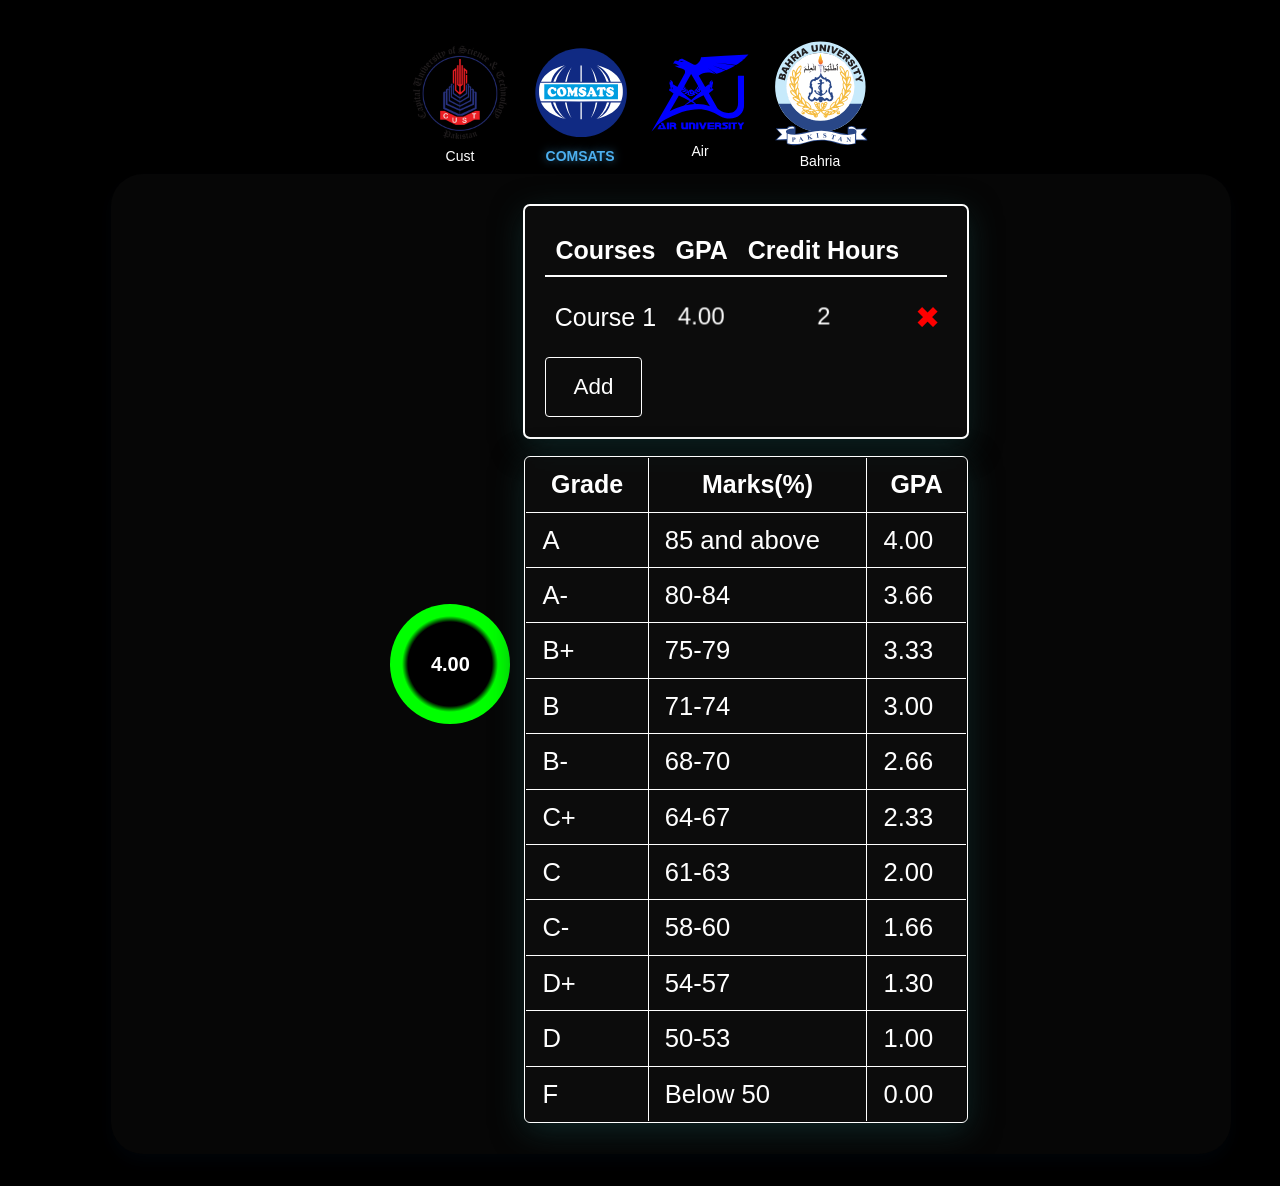
==== Index.html @ 01acb634 "Add files via upload" ====
<!DOCTYPE html>
<html lang="en">

<head>
    <meta charset="UTF-8">
    <meta name="viewport" content="width=device-width, initial-scale=1.0">
    <link rel="stylesheet" href="/css/Index.css">
    <link rel="stylesheet" href="/css/Table01.css">
    <link rel="stylesheet" href="/css/Column1.css">
    <link rel="stylesheet" href="/css/Column2.css">
    <link rel="stylesheet" href="/css/Slider.css">
    <link rel="stylesheet" href="/css/uni-picker.css">
    <link rel="stylesheet" href="/css/Gpa-Wheel.css">
    <link rel="stylesheet" href="/css/responsive.css">

    <title>Document</title>
</head>

<body style="background-color: black; color: white;">



    <div id="navbar">
        <div class="uni-navbar">
            <div class="nav-item">
                <img src="/images/cust.png" alt="Cust Logo">
                <span>Cust</span>
            </div>
            <div class="nav-item active">
                <img src="/images/Comsats.svg" alt="Comsats Logo">
                <span>COMSATS</span>
            </div>
            <div class="nav-item">
                <img src="/images/Air.svg" alt="Air Logo">
                <span>Air</span>
            </div>
            <div class="nav-item">
                <img src="/images/Bahria.svg" alt="Bahria Logo">
                <span>Bahria</span>
            </div>
        </div>
    </div>




    <!-- Grade Table Column -->
    <div id="column2">
        <div class="gpa-layout">
            <!-- GPA Wheel -->
            <div class="progress-bar-container">
                <div class="progress-bar gpa-wheel" id="gpaWheel"></div>
            </div>

            <!-- Courses + Grades -->
            <div class="tables-container">
                <section id="courses">
                    <table id="table01">
                        <thead>
                            <tr>
                                <th class="small">Courses</th>
                                <th class="small">GPA</th>
                                <th class="small">Credit Hours</th>
                                <th class="small"></th>
                            </tr>
                        </thead>
                    </table>

                    <div class="button-container">
                        <button class="animated-button" id="add">Add</button>
                    </div>
                </section>

                <section id="grades">
                    <table id="grade-scale-table">
                        <thead>
                            <tr>
                                <th class="grade-scale-header">Grade</th>
                                <th class="grade-scale-header">Marks(%)</th>
                                <th class="grade-scale-header">GPA</th>
                            </tr>
                        </thead>
                        <tbody>
                            <!-- JS will populate rows -->
                        </tbody>
                    </table>
                </section>
            </div>
        </div>
    </div>



    <script src="/js/Table01.js" defer></script>
    <script src="/js/Table02.js" defer></script>
    <script src="/js/Gpa-wheel.js" defer></script>

    </script>

</body>

</html>
---- css/Table01.css ----
/* ---------------- Other CSS / Column 2 ---------------- */
body {
    font-family: sans-serif;
    background-color: #333;
    padding: 2rem;
    margin: 0;
}

* {
    box-sizing: border-box;
    margin: 0;
    padding: 0;
}

#courses {
    padding: 20px;
    background: rgba(16, 16, 16, 0.568);
    margin-bottom: 20px;

    box-shadow: 0 8px 32px 0 #0d2626;
    backdrop-filter: blur(8px);
    -webkit-backdrop-filter: blur(8px);
    border-radius: 5px;
    outline: white 2px solid;
}

/* Tables styling */
table {
    font-family: arial, sans-serif;
    border-collapse: collapse;
    width: 100%;
    border-radius: 15px;
    color: black;
    overflow: hidden;
}

#table01 {
    color: white;
}

#table01 td,
th {
    text-align: center;
    font-size: 25px;
}

#table01 th {
    text-align: center;
    font-size: 25px;
    padding: 10px;
    border-bottom: 2px solid white;
}

.small {
    font-size: 14px;
}

/* Dropdown inside table cells */
td select {
    width: 100%;
    border: 1px solid #ccc;
    border-radius: 4px;
    background-color: white;
    font-size: 14px;
    font-family: inherit;
    color: #333;
    box-sizing: border-box;
    cursor: pointer;
    appearance: none;
}

/* Remove arrow in IE */
td select::-ms-expand {
    display: none;
}

/* Checkbox cells */
td.checkbox-td {
    cursor: pointer;
    width: 1.5em;
    height: 1.5em;
    position: relative;
    text-align: center;
    vertical-align: middle;
    transition: background-color 0.5s ease, border-color 0.5s ease;
}

td.checkbox-td:after {
    content: "✖";
    font-size: 1.2em;
    color: red;
    position: absolute;
    top: 50%;
    left: 50%;
    transform: translate(-50%, -50%);
}

.animated-button {
    box-sizing: border-box;
    margin: 0;
    font-size: 1.4rem;
    font-weight: 500;
    padding: 1rem 1.7rem;
    cursor: pointer;
    border-radius: 4px;
    transition: background-color .3s;
    display: flex;
    align-items: center;
    gap: 5px;
    color: white;
    background-color: transparent;
    border: 1px solid white;
}
---- css/Column2.css ----
/* ---------------- Column2.css ---------------- */
#column2 {
  display: flex;
  flex-direction: column;       /* stack children vertically */
  justify-content: center;      /* center vertically */
  align-items: center;          /* center horizontally */

  margin-left: 6.5%;            /* keep your left margin */
  width: calc(100% - 6.5%);     /* prevent overflow on small screens */
  max-width: 70rem;

  padding: 2rem;
  gap: 20px;

  font-size: clamp(0.8rem, 1vw, 1rem); /* responsive font size */
  font-family: 'Barlow Semi Condensed', sans-serif;
  box-sizing: border-box;

  overflow-x: auto;             /* allow scroll on smaller screens */

  background: rgba(16, 16, 16, 0.427);
  backdrop-filter: blur(8px);
  -webkit-backdrop-filter: blur(8px);
  border-radius: 2rem;          /* replaced 60Q for better support */
  box-shadow: 0 .5rem 1rem rgba(7, 29, 63, .125);
}

/* ✅ Extra safety for mobile */



#column2 #bg-canvas {
    position: absolute;
    top: 0;
    left: 0;
    width: 100%;
    height: 100%;
    z-index: 0; /* stay behind everything */
    pointer-events: none; /* make sure canvas doesn't block clicks */
}


/* Grade scale table */
#grade-scale-table {
    border-collapse: collapse;
    width: 100%;
    max-width: 500px;
    margin: 0 auto;
    font-family: 'Barlow Semi Condensed', sans-serif;
    font-size: 1.6rem;
    font-weight: 500;
    line-height: 1.5;
    color: white;
    outline: 1px solid white;

    box-shadow: 0 8px 32px 0 #0d2626;
    backdrop-filter: blur(8px);
    -webkit-backdrop-filter: blur(8px);
    border-radius: 5px;
    background: rgba(16, 16, 16, 0.568);
}

#grade-scale-table th,
#grade-scale-table td {
    border: 1px solid white;
    padding: 0.5rem 1rem;
}

/* ✅ force thick outline */
#grade-scale-table {
    border: 1px solid white;
}

#grade-scale-table thead .grade-scale-header {
    color: white;
    padding: 0.5rem 1rem;
}

#grade-scale-table tbody .grade-scale-cell {
    padding: 0.5rem 1rem;
}

/* ---------------- Added: pin circular wheel to left-middle of #column2 ---------------- */
#column2 > .c-rng__wrapper.c-rng--circular {
    position: absolute;
    left: 0;              /* flush to the left edge of Column2 */
    top: 50%;             /* vertically centered */
    transform: translateY(-50%);
    /* optional: raise above content if overlapping clicks are needed */
    /* z-index: 3; */
}
---- css/Slider.css ----
/* ---------------- Slider.css ---------------- */
.gpa-menu {
    position: relative;
    height: 80px;
    perspective: 500px;
    overflow: hidden;
    color: black;
}

.gpa-menu::after {
    content: "";
    position: absolute;
    inset: 0;
    pointer-events: none;
}

.gpa-menu ul {
    list-style: none;
    margin: 0;
    padding: 0;
    display: flex;
    flex-direction: column;
    transform-style: preserve-3d;
}

.gpa-menu li {
    font-size: 20px;
    padding: 4px 8px;
    border-radius: 4px;
    text-align: center;
    transition: all .25s ease;
    opacity: 0;
    transform: scale(0.9);
    pointer-events: none;
    color: White;
}

.gpa-menu li.active {
    opacity: 1;
    transform: scale(1.2);
    pointer-events: auto;

}

.gpa-menu li.neighbor {
    opacity: 0;
    transform: scale(0.95);
}

.gpa-menu:hover li.neighbor {
    opacity: 0.6;
    transform: translateZ(-50px) scale(1.05);
}
---- css/uni-picker.css ----
.uni-navbar {
    display: flex;
    justify-content: center;
    align-items: center;
    gap: 20px; /* spacing between items */
    padding: 5px 10px;
    border-radius: 8px;
}

.nav-item {
    display: flex;
    flex-direction: column;
    align-items: center;
    cursor: pointer;
    transition: transform 0.3s ease, opacity 0.3s ease;
    color: white;
}

.nav-item img {
    width: 100px;
    height: auto;
    margin-bottom: 5px;
    transition: transform 0.3s ease, opacity 0.3s ease;
}

.nav-item span {
    font-size: 14px;
    font-weight: 500;
    transition: color 0.3s ease;
}

/* Hover effect */
.nav-item:hover {
    transform: scale(1.1);
    opacity: 0.85;
}

/* ✅ Active state: text filled & highlight */
.nav-item.active span {
    color: #4cafef;
    font-weight: 600;
    text-shadow: 0 0 8px rgba(76, 175, 239, 0.6);
}
---- css/Gpa-Wheel.css ----
@property --progress-value {
    syntax: '<number>';
    inherits: false;
    initial-value: 0;
}

/* Layout wrapper */
.gpa-layout {
    display: flex;
    align-items: center;
    /* ⬅️ Vertically center wheel with tables */
    position: relative;
    z-index: 1; /* keep content above the canvas */

}

/* GPA wheel container */
.progress-bar-container {
    padding: 15px;
    flex-shrink: 0;
    display: flex;
    justify-content: center;
    align-items: center;
    /* ⬅️ Center inside its own box */
}


/* Optional: make GPA wheel centered with tables */
.progress-bar-container {
    display: flex;
    justify-content: center;
    align-items: flex-start;
    border-top-left-radius: 50%;
    border-bottom-left-radius: 50%;
    
}


.progress-bar {
    width: 120px;
    height: 120px;
    border-radius: 50%;
    display: flex;
    justify-content: center;
    align-items: center;
    font-size: 20px;
    font-weight: bold;
    color: white;
    
}


.progress-bar::before {
    content: attr(data-value);
}

.gpa-wheel {
    background:
        radial-gradient(closest-side, black 70%, transparent 80% 100%),
        conic-gradient(hsl(calc(var(--progress-value) * 30), 100%, 50%) calc(var(--progress-value) * 25%),
            #ddd 0);

    transition: background 0.6s ease,
        --progress-value 0.5s ease-in-out,
        --color1 1s ease,
        --color2 1s ease;
}
---- css/responsive.css ----
@media (max-width: 710px) {
    #column2{
        margin-left: -7%;
    }
    /* Shrink logos */
    #column2 .uni-picker img {
        width: 250px;
    }

    /* Smaller font size + padding in column 1 */
    #column1 .uni-picker li {
        font-size: 18px;
        padding: 6px 10px;
    }

    /* Course/Grades tables */
    #courses,
    #grades {
        width: 105%;
    }

    #courses th,
    #grades th,
    #courses td,
    #grades td {
        font-size: 18px;
    }

    /* Adjust GPA wheel container */
    .progress-bar-container {
        transform: scale(0.8);
    }

    /* Buttons smaller */
    .button-container button {
        font-size: 18px;
        padding: 8px 12px;
    }

    .gpa-menu li {
        font-size: 18px;
    }

    .tables-container {
        padding: 7px;
    }
}

@media (max-width: 600px) {

   /* Shrink logos */
    #column2 .uni-picker img {
        width: 250px;
    }

    #column1 {
        margin-bottom: -20px;
    }

    /* Smaller font size + padding in column 1 */
    #column1 .uni-picker li {
        font-size: 14px;
        padding: 4px 6px;
    }

    #courses th,
    #grades th,
    #courses td,
    #grades td {
        font-size: 14px;
    }
    /* Adjust GPA wheel container */
    .progress-bar-container {
        transform: scale(0.8);
        order: -1;
    }

    /* Make layout stack vertically */
    .gpa-layout {
        display: flex;
        flex-direction: column;
    }

    /* Buttons smaller */
    .button-container button {
        font-size: 14px;
        padding: 8px 12px;
    }

    .gpa-menu li {
        font-size: 14px;
    }
    #column2{
        margin:0;
    }

    .nav-item img{
        width: 70px;
    }
}
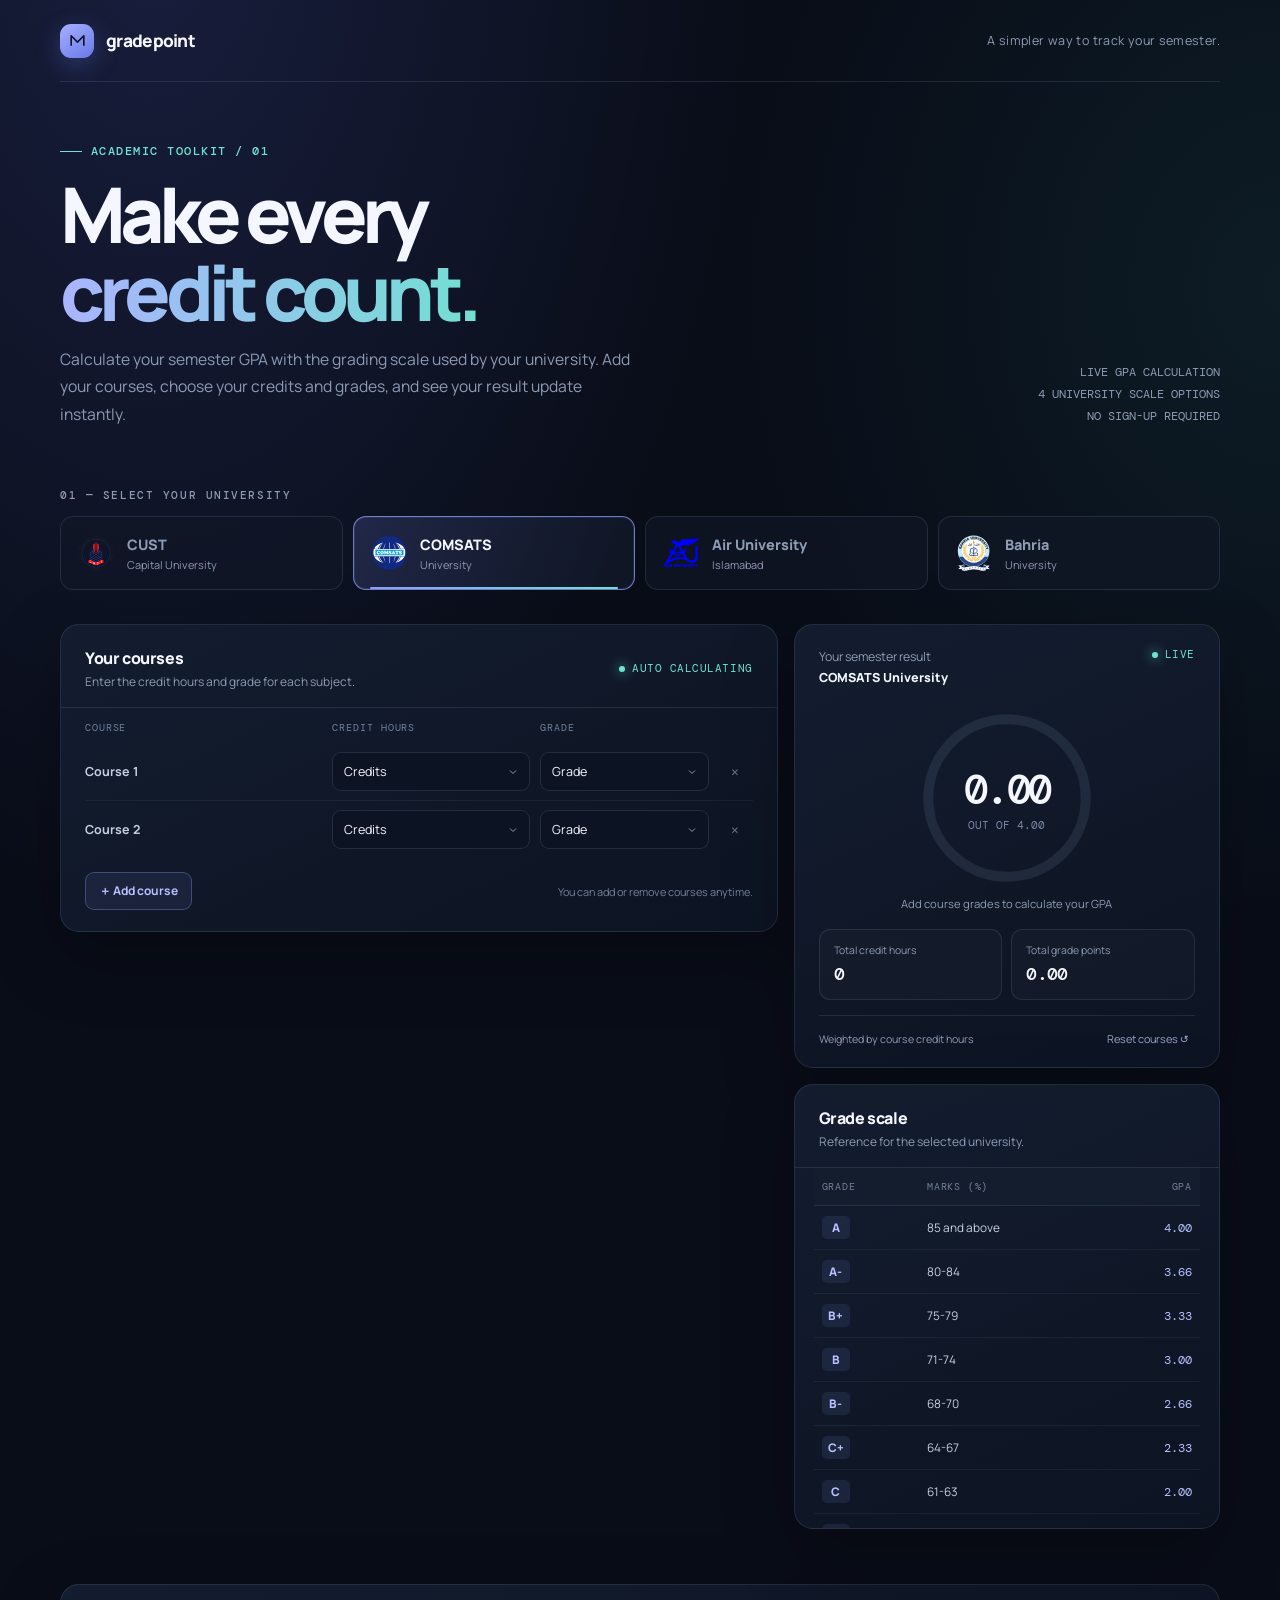
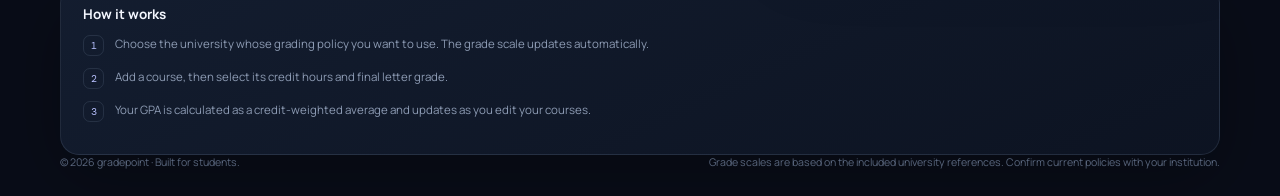
==== commit 2b13327c: "Rebuild GPA calculator with polished responsive interface" ====
--- a/Index.html
+++ b/Index.html
@@ -1,102 +1,266 @@
-<!DOCTYPE html>
-<html lang="en">
-
-<head>
-    <meta charset="UTF-8">
-    <meta name="viewport" content="width=device-width, initial-scale=1.0">
-    <link rel="stylesheet" href="/css/Index.css">
-    <link rel="stylesheet" href="/css/Table01.css">
-    <link rel="stylesheet" href="/css/Column1.css">
-    <link rel="stylesheet" href="/css/Column2.css">
-    <link rel="stylesheet" href="/css/Slider.css">
-    <link rel="stylesheet" href="/css/uni-picker.css">
-    <link rel="stylesheet" href="/css/Gpa-Wheel.css">
-    <link rel="stylesheet" href="/css/responsive.css">
-
-    <title>Document</title>
-</head>
-
-<body style="background-color: black; color: white;">
-
-
-
-    <div id="navbar">
-        <div class="uni-navbar">
-            <div class="nav-item">
-                <img src="/images/cust.png" alt="Cust Logo">
-                <span>Cust</span>
-            </div>
-            <div class="nav-item active">
-                <img src="/images/Comsats.svg" alt="Comsats Logo">
-                <span>COMSATS</span>
-            </div>
-            <div class="nav-item">
-                <img src="/images/Air.svg" alt="Air Logo">
-                <span>Air</span>
-            </div>
-            <div class="nav-item">
-                <img src="/images/Bahria.svg" alt="Bahria Logo">
-                <span>Bahria</span>
-            </div>
-        </div>
-    </div>
-
-
-
-
-    <!-- Grade Table Column -->
-    <div id="column2">
-        <div class="gpa-layout">
-            <!-- GPA Wheel -->
-            <div class="progress-bar-container">
-                <div class="progress-bar gpa-wheel" id="gpaWheel"></div>
-            </div>
-
-            <!-- Courses + Grades -->
-            <div class="tables-container">
-                <section id="courses">
-                    <table id="table01">
-                        <thead>
-                            <tr>
-                                <th class="small">Courses</th>
-                                <th class="small">GPA</th>
-                                <th class="small">Credit Hours</th>
-                                <th class="small"></th>
-                            </tr>
-                        </thead>
-                    </table>
-
-                    <div class="button-container">
-                        <button class="animated-button" id="add">Add</button>
-                    </div>
-                </section>
-
-                <section id="grades">
-                    <table id="grade-scale-table">
-                        <thead>
-                            <tr>
-                                <th class="grade-scale-header">Grade</th>
-                                <th class="grade-scale-header">Marks(%)</th>
-                                <th class="grade-scale-header">GPA</th>
-                            </tr>
-                        </thead>
-                        <tbody>
-                            <!-- JS will populate rows -->
-                        </tbody>
-                    </table>
-                </section>
-            </div>
-        </div>
-    </div>
-
-
-
-    <script src="/js/Table01.js" defer></script>
-    <script src="/js/Table02.js" defer></script>
-    <script src="/js/Gpa-wheel.js" defer></script>
-
-    </script>
-
-</body>
-
-</html>+<!doctype html>
+<html lang="en">
+<head>
+  <meta charset="utf-8">
+  <meta name="viewport" content="width=device-width, initial-scale=1">
+  <meta name="theme-color" content="#090d18">
+  <meta name="description" content="A clean, interactive GPA calculator with grade scales for CUST, COMSATS, Air University and Bahria University.">
+  <title>Gradepoint — GPA Calculator</title>
+  <link rel="preconnect" href="https://fonts.googleapis.com">
+  <link rel="preconnect" href="https://fonts.gstatic.com" crossorigin>
+  <link href="https://fonts.googleapis.com/css2?family=DM+Mono:wght@400;500&family=Manrope:wght@400;500;600;700;800&display=swap" rel="stylesheet">
+  <style>
+    :root{color-scheme:dark;--bg:#090d18;--panel:#111827;--panel2:#151f31;--line:rgba(166,190,230,.13);--text:#f4f7ff;--muted:#8d9bb4;--accent:#8b9cff;--accent2:#6ce4d2;--danger:#ff788a;--shadow:0 24px 70px rgba(0,0,0,.28)}
+    *{box-sizing:border-box}html{scroll-behavior:smooth}body{margin:0;background:radial-gradient(ellipse at 12% -5%,rgba(103,119,255,.16),transparent 38%),radial-gradient(ellipse at 100% 16%,rgba(59,208,190,.08),transparent 30%),var(--bg);color:var(--text);font-family:Manrope,system-ui,sans-serif;min-height:100vh}
+    body:before{content:"";position:fixed;inset:0;pointer-events:none;opacity:.19;background-image:linear-gradient(rgba(255,255,255,.035) 1px,transparent 1px),linear-gradient(90deg,rgba(255,255,255,.035) 1px,transparent 1px);background-size:48px 48px;mask-image:linear-gradient(to bottom,black,transparent 85%)}
+    button,select,input{font:inherit}button{cursor:pointer}.shell{width:min(1160px,calc(100% - 40px));margin:auto;position:relative;z-index:1}
+    header{height:82px;display:flex;align-items:center;justify-content:space-between;border-bottom:1px solid var(--line)}
+    .brand{display:flex;align-items:center;gap:12px;font-weight:800;letter-spacing:-.04em;font-size:1.08rem}.brand-mark{height:34px;width:34px;border-radius:11px;background:linear-gradient(145deg,#a6b0ff,#6978e8);display:grid;place-items:center;color:#10172a;box-shadow:0 7px 24px rgba(115,132,255,.28)}.brand-mark svg{width:19px}
+    .header-note{color:var(--muted);font-size:.78rem;letter-spacing:.03em}
+    .hero{padding:62px 0 36px;display:flex;align-items:flex-end;justify-content:space-between;gap:28px}.eyebrow{display:flex;align-items:center;gap:9px;color:var(--accent2);font:500 .72rem 'DM Mono',monospace;letter-spacing:.13em;text-transform:uppercase}.eyebrow:before{content:"";width:22px;height:1px;background:var(--accent2)}
+    h1{font-size:clamp(2.6rem,6vw,4.8rem);line-height:1.02;letter-spacing:-.075em;margin:16px 0 14px;font-weight:800}.hero p{max-width:570px;color:var(--muted);line-height:1.75;margin:0;font-size:.98rem}.hero-side{color:var(--muted);font: .72rem 'DM Mono',monospace;text-align:right;line-height:1.9}
+    .uni-section{padding:24px 0 26px}.section-kicker{font:500 .7rem 'DM Mono',monospace;color:var(--muted);text-transform:uppercase;letter-spacing:.14em;margin-bottom:14px}.uni-picker{display:grid;grid-template-columns:repeat(4,1fr);gap:10px}
+    .uni-option{position:relative;min-height:74px;padding:14px 16px;border:1px solid var(--line);border-radius:13px;background:rgba(17,24,39,.65);display:flex;align-items:center;gap:12px;color:var(--muted);text-align:left;transition:transform .25s,border-color .25s,background .25s,color .25s;overflow:hidden}
+    .uni-option:hover{transform:translateY(-2px);border-color:rgba(160,174,255,.42);color:var(--text)}.uni-option.active{background:linear-gradient(110deg,rgba(132,147,255,.17),rgba(17,24,39,.78));border-color:rgba(151,164,255,.7);color:var(--text);box-shadow:inset 0 0 0 1px rgba(151,164,255,.12)}
+    .uni-option.active:after{content:"";position:absolute;left:16px;right:16px;bottom:0;height:2px;background:linear-gradient(90deg,var(--accent),var(--accent2));border-radius:2px}
+    .uni-option img{width:38px;height:38px;object-fit:contain;flex-shrink:0}.uni-option .uni-name{display:block;font-weight:800;font-size:.9rem}.uni-option small{display:block;color:var(--muted);font-size:.68rem;margin-top:3px}
+    .workspace{display:grid;grid-template-columns:minmax(0,1.38fr) minmax(300px,.82fr);gap:16px;padding:8px 0 55px;align-items:start}
+    .panel{background:linear-gradient(155deg,rgba(20,30,48,.96),rgba(13,20,34,.96));border:1px solid var(--line);border-radius:19px;box-shadow:var(--shadow);overflow:hidden}.panel-head{padding:22px 24px 17px;display:flex;align-items:center;justify-content:space-between;gap:14px;border-bottom:1px solid var(--line)}.panel-title{font-size:1rem;font-weight:800;letter-spacing:-.025em}.panel-sub{color:var(--muted);font-size:.75rem;margin-top:4px}
+    .status{display:inline-flex;align-items:center;gap:7px;color:var(--accent2);font: .66rem 'DM Mono',monospace;letter-spacing:.05em;text-transform:uppercase}.status:before{content:"";width:6px;height:6px;border-radius:50%;background:var(--accent2);box-shadow:0 0 12px var(--accent2)}
+    .course-head,.course-row{display:grid;grid-template-columns:minmax(90px,1.2fr) minmax(100px,1fr) minmax(92px,.85fr) 34px;gap:10px;align-items:center}.course-head{padding:13px 24px 9px;color:#71809c;font: .62rem 'DM Mono',monospace;text-transform:uppercase;letter-spacing:.09em}.course-list{padding:0 24px}
+    .course-row{padding:9px 0;border-bottom:1px solid rgba(166,190,230,.08);animation:rowIn .35s both}.course-row:last-child{border-bottom:0}@keyframes rowIn{from{opacity:0;transform:translateY(9px)}to{opacity:1;transform:translateY(0)}}
+    .course-label{font-size:.78rem;color:#c5cee0;font-weight:700}.field{width:100%;min-width:0;border:1px solid rgba(166,190,230,.15);border-radius:9px;background:#0c1423;color:var(--text);padding:10px 11px;outline:none;font-size:.78rem;transition:border-color .2s,box-shadow .2s}.field:focus{border-color:var(--accent);box-shadow:0 0 0 3px rgba(139,156,255,.12)}select.field{appearance:none;background-image:url("data:image/svg+xml,%3Csvg xmlns='http://www.w3.org/2000/svg' width='12' height='12' viewBox='0 0 24 24' fill='none' stroke='%238d9bb4' stroke-width='2'%3E%3Cpath d='m6 9 6 6 6-6'/%3E%3C/svg%3E");background-repeat:no-repeat;background-position:right 10px center;padding-right:28px}
+    .remove{width:32px;height:32px;border:1px solid transparent;border-radius:8px;background:transparent;color:#69758b;font-size:1rem;transition:all .2s}.remove:hover{color:var(--danger);border-color:rgba(255,120,138,.25);background:rgba(255,120,138,.08)}
+    .course-actions{display:flex;align-items:center;justify-content:space-between;padding:14px 24px 21px}.add-btn{border:1px solid rgba(139,156,255,.32);background:rgba(139,156,255,.09);color:#b8c1ff;border-radius:9px;padding:9px 13px;font-weight:700;font-size:.75rem;transition:all .2s}.add-btn:hover{background:rgba(139,156,255,.17);transform:translateY(-1px)}.course-hint{font-size:.68rem;color:#74819a}
+    .result-panel{padding:23px 24px 20px}.result-top{display:flex;justify-content:space-between;align-items:flex-start}.result-label{font-size:.77rem;color:var(--muted)}.result-university{font-size:.78rem;color:var(--text);font-weight:800;margin-top:4px}
+    .gpa-display{display:flex;flex-direction:column;align-items:center;padding:22px 0 18px}.gauge{width:180px;height:180px;position:relative;display:grid;place-items:center}.gauge svg{width:100%;height:100%;overflow:visible;transform:rotate(-90deg)}.gauge-track{fill:none;stroke:rgba(143,160,195,.13);stroke-width:9}.gauge-progress{fill:none;stroke:url(#gpaGradient);stroke-width:9;stroke-linecap:round;stroke-dasharray:439.82;stroke-dashoffset:439.82;transition:stroke-dashoffset 1s cubic-bezier(.2,.8,.2,1)}.gauge-center{position:absolute;inset:0;display:flex;align-items:center;justify-content:center;flex-direction:column}.gpa-number{font:500 2.55rem 'DM Mono',monospace;letter-spacing:-.09em}.gpa-denom{font:.66rem 'DM Mono',monospace;color:#7b89a4;margin-top:2px}.gpa-caption{font-size:.7rem;color:var(--muted);margin-top:8px}
+    .metric-grid{display:grid;grid-template-columns:1fr 1fr;gap:9px}.metric{padding:13px 14px;border:1px solid var(--line);border-radius:11px;background:rgba(255,255,255,.018)}.metric small{display:block;color:var(--muted);font-size:.65rem}.metric strong{display:block;margin-top:5px;font:500 1.12rem 'DM Mono',monospace;letter-spacing:-.04em}
+    .result-foot{display:flex;justify-content:space-between;align-items:center;margin-top:15px;padding-top:14px;border-top:1px solid var(--line);gap:12px}.result-foot span{font-size:.66rem;color:var(--muted)}.reset-btn{border:0;background:transparent;color:#95a5c8;font-size:.68rem}.reset-btn:hover{color:var(--text)}
+    .scale-panel{margin-top:16px}.scale-table-wrap{padding:0 19px 18px;max-height:360px;overflow:auto}.scale-table{width:100%;border-collapse:collapse;font-size:.74rem}.scale-table th{color:#74819a;text-align:left;font: .62rem 'DM Mono',monospace;text-transform:uppercase;letter-spacing:.08em;padding:12px 8px;border-bottom:1px solid var(--line);position:sticky;top:0;background:#131d2d}.scale-table td{padding:10px 8px;border-bottom:1px solid rgba(166,190,230,.07);color:#c8d1e2}.scale-table tr:last-child td{border:0}.scale-table td:last-child{font-family:'DM Mono',monospace;color:#b8c1ff;text-align:right}.scale-table th:last-child{text-align:right}.grade-pill{display:inline-flex;min-width:28px;justify-content:center;padding:3px 6px;border-radius:5px;background:rgba(139,156,255,.1);color:#b8c1ff;font-weight:800}
+    .guide{padding:20px 22px}.guide h3{font-size:.84rem;margin:0 0 12px}.guide-step{display:flex;gap:11px;margin:12px 0;color:var(--muted);font-size:.72rem;line-height:1.55}.step-num{width:21px;height:21px;flex-shrink:0;border:1px solid var(--line);border-radius:7px;display:grid;place-items:center;color:#b8c1ff;font: .65rem 'DM Mono',monospace}
+    footer{padding:0 0 27px;display:flex;justify-content:space-between;color:#59667d;font-size:.66rem;gap:12px}footer a{color:#8191b4;text-decoration:none}footer a:hover{color:var(--text)}
+    .toast{position:fixed;bottom:22px;left:50%;transform:translate(-50%,15px);opacity:0;pointer-events:none;padding:10px 14px;background:#202d42;border:1px solid var(--line);border-radius:9px;color:var(--text);font-size:.75rem;box-shadow:var(--shadow);transition:.25s;z-index:5}.toast.show{opacity:1;transform:translate(-50%,0)}
+    @media(max-width:850px){.workspace{grid-template-columns:1fr}.result-column{display:grid;grid-template-columns:1fr 1fr;gap:14px;align-items:start}.scale-panel{margin-top:0}.scale-table-wrap{max-height:320px}}
+    @media(max-width:620px){.shell{width:min(100% - 26px,1160px)}header{height:68px}.header-note{display:none}.hero{padding:45px 0 25px;display:block}.hero-side{display:none}.uni-picker{grid-template-columns:repeat(2,1fr);gap:8px}.uni-option{min-height:65px;padding:10px}.uni-option img{width:31px;height:31px}.workspace{padding-bottom:35px}.panel-head{padding:18px 16px 14px}.course-head{padding:12px 15px 8px;grid-template-columns:minmax(65px,1fr) minmax(82px,1fr) minmax(78px,.9fr) 28px;gap:6px;font-size:.55rem}.course-list{padding:0 15px}.course-row{grid-template-columns:minmax(65px,1fr) minmax(82px,1fr) minmax(78px,.9fr) 28px;gap:6px}.course-label{font-size:.68rem}.field{padding:9px 7px;font-size:.7rem}.course-actions{padding:13px 15px 17px}.course-hint{max-width:140px;text-align:right}.result-column{grid-template-columns:1fr}.scale-panel{margin-top:0}.result-panel{padding:20px}.gauge{width:166px;height:166px}footer{flex-direction:column;text-align:center;align-items:center}}
+    @media(prefers-reduced-motion:reduce){*,*:before,*:after{scroll-behavior:auto!important;animation-duration:.01ms!important;transition-duration:.01ms!important}}
+  </style>
+</head>
+<body>
+  <div class="shell">
+    <header>
+      <div class="brand"><span class="brand-mark"><svg viewBox="0 0 24 24" fill="none" stroke="currentColor" stroke-width="2.1" stroke-linecap="round" stroke-linejoin="round"><path d="M4 18V6l8 8 8-8v12"/></svg></span> gradepoint</div>
+      <div class="header-note">A simpler way to track your semester.</div>
+    </header>
+
+    <section class="hero">
+      <div>
+        <div class="eyebrow">Academic toolkit / 01</div>
+        <h1>Make every<br><span style="background:linear-gradient(90deg,#aab4ff,#73dfd2);-webkit-background-clip:text;background-clip:text;color:transparent">credit count.</span></h1>
+        <p>Calculate your semester GPA with the grading scale used by your university. Add your courses, choose your credits and grades, and see your result update instantly.</p>
+      </div>
+      <div class="hero-side">LIVE GPA CALCULATION<br>4 UNIVERSITY SCALE OPTIONS<br>NO SIGN-UP REQUIRED</div>
+    </section>
+
+    <section class="uni-section">
+      <div class="section-kicker">01 — Select your university</div>
+      <div class="uni-picker" id="uniPicker">
+        <button class="uni-option" data-uni="CUST" type="button"><img src="images/cust.png" alt=""><span><span class="uni-name">CUST</span><small>Capital University</small></span></button>
+        <button class="uni-option active" data-uni="COMSATS" type="button"><img src="images/Comsats.svg" alt=""><span><span class="uni-name">COMSATS</span><small>University</small></span></button>
+        <button class="uni-option" data-uni="Air" type="button"><img src="images/Air.svg" alt=""><span><span class="uni-name">Air University</span><small>Islamabad</small></span></button>
+        <button class="uni-option" data-uni="Bahria" type="button"><img src="images/Bahria.svg" alt=""><span><span class="uni-name">Bahria</span><small>University</small></span></button>
+      </div>
+    </section>
+
+    <main class="workspace">
+      <section class="panel">
+        <div class="panel-head"><div><div class="panel-title">Your courses</div><div class="panel-sub">Enter the credit hours and grade for each subject.</div></div><span class="status">Auto calculating</span></div>
+        <div class="course-head"><span>Course</span><span>Credit hours</span><span>Grade</span><span></span></div>
+        <div class="course-list" id="courseList"></div>
+        <div class="course-actions"><button type="button" class="add-btn" id="addCourse">＋ Add course</button><span class="course-hint">You can add or remove courses anytime.</span></div>
+      </section>
+
+      <aside class="result-column">
+        <section class="panel result-panel">
+          <div class="result-top"><div><div class="result-label">Your semester result</div><div class="result-university" id="resultUniversity">COMSATS University</div></div><span class="status">Live</span></div>
+          <div class="gpa-display">
+            <div class="gauge">
+              <svg viewBox="0 0 160 160" aria-label="GPA progress">
+                <defs><linearGradient id="gpaGradient" x1="0" y1="0" x2="1" y2="1"><stop offset="0%" stop-color="#929fff"/><stop offset="100%" stop-color="#66e4d1"/></linearGradient></defs>
+                <circle class="gauge-track" cx="80" cy="80" r="70"/>
+                <circle class="gauge-progress" id="gaugeProgress" cx="80" cy="80" r="70"/>
+              </svg>
+              <div class="gauge-center"><div class="gpa-number" id="gpaValue">0.00</div><div class="gpa-denom">OUT OF 4.00</div></div>
+            </div>
+            <div class="gpa-caption" id="gpaCaption">Add course grades to calculate your GPA</div>
+          </div>
+          <div class="metric-grid">
+            <div class="metric"><small>Total credit hours</small><strong id="totalCredits">0</strong></div>
+            <div class="metric"><small>Total grade points</small><strong id="totalPoints">0.00</strong></div>
+          </div>
+          <div class="result-foot"><span>Weighted by course credit hours</span><button type="button" class="reset-btn" id="resetCourses">Reset courses ↺</button></div>
+        </section>
+
+        <section class="panel scale-panel">
+          <div class="panel-head"><div><div class="panel-title">Grade scale</div><div class="panel-sub">Reference for the selected university.</div></div></div>
+          <div class="scale-table-wrap"><table class="scale-table"><thead><tr><th>Grade</th><th>Marks (%)</th><th>GPA</th></tr></thead><tbody id="scaleBody"></tbody></table></div>
+        </section>
+      </aside>
+    </main>
+
+    <section class="panel guide">
+      <h3>How it works</h3>
+      <div class="guide-step"><span class="step-num">1</span><span>Choose the university whose grading policy you want to use. The grade scale updates automatically.</span></div>
+      <div class="guide-step"><span class="step-num">2</span><span>Add a course, then select its credit hours and final letter grade.</span></div>
+      <div class="guide-step"><span class="step-num">3</span><span>Your GPA is calculated as a credit-weighted average and updates as you edit your courses.</span></div>
+    </section>
+    <footer><span>© <span id="year"></span> gradepoint · Built for students.</span><span>Grade scales are based on the included university references. Confirm current policies with your institution.</span></footer>
+  </div>
+  <div class="toast" id="toast" role="status" aria-live="polite"></div>
+
+  <script>
+    "use strict";
+    const gradeScales = {
+      CUST: [
+        {grade:"A",marks:"90-100",gpa:4.00},{grade:"A-",marks:"86-89",gpa:3.67},{grade:"B+",marks:"81-85",gpa:3.33},{grade:"B",marks:"77-80",gpa:3.00},{grade:"B-",marks:"72-76",gpa:2.67},{grade:"C+",marks:"68-71",gpa:2.33},{grade:"C",marks:"63-67",gpa:2.00},{grade:"C-",marks:"58-62",gpa:1.67},{grade:"D+",marks:"54-57",gpa:1.33},{grade:"D",marks:"50-53",gpa:1.00},{grade:"F",marks:"Below 50",gpa:0.00}
+      ],
+      COMSATS: [
+        {grade:"A",marks:"85 and above",gpa:4.00},{grade:"A-",marks:"80-84",gpa:3.66},{grade:"B+",marks:"75-79",gpa:3.33},{grade:"B",marks:"71-74",gpa:3.00},{grade:"B-",marks:"68-70",gpa:2.66},{grade:"C+",marks:"64-67",gpa:2.33},{grade:"C",marks:"61-63",gpa:2.00},{grade:"C-",marks:"58-60",gpa:1.66},{grade:"D+",marks:"54-57",gpa:1.30},{grade:"D",marks:"50-53",gpa:1.00},{grade:"F",marks:"Below 50",gpa:0.00}
+      ],
+      Air: [
+        {grade:"A",marks:"80-100",gpa:4.00},{grade:"A-",marks:"75-79.99",gpa:3.67},{grade:"B+",marks:"70-74.99",gpa:3.33},{grade:"B",marks:"65-69.99",gpa:3.00},{grade:"B-",marks:"60-64.99",gpa:2.67},{grade:"C+",marks:"55-59.99",gpa:2.33},{grade:"C",marks:"50-54.99",gpa:2.00},{grade:"F",marks:"Below 50",gpa:0.00}
+      ],
+      Bahria: [
+        {grade:"A",marks:"87-100",gpa:4.00},{grade:"B+",marks:"80-86",gpa:3.50},{grade:"B",marks:"72-79",gpa:3.00},{grade:"C+",marks:"66-71",gpa:2.50},{grade:"C",marks:"60-65",gpa:2.00},{grade:"D",marks:"50-59",gpa:1.50},{grade:"F",marks:"Below 50",gpa:0.00}
+      ]
+    };
+    const names = {CUST:"Capital University of Science & Technology",COMSATS:"COMSATS University",Air:"Air University",Bahria:"Bahria University"};
+    const logos = {CUST:"images/cust.png",COMSATS:"images/Comsats.svg",Air:"images/Air.svg",Bahria:"images/Bahria.svg"};
+    let activeUni = "COMSATS";
+    let nextId = 1;
+    let toastTimer;
+
+    const courseList = document.getElementById("courseList");
+    const scaleBody = document.getElementById("scaleBody");
+    const gpaCircle = document.getElementById("gaugeProgress");
+    const circumference = 2 * Math.PI * 70;
+    gpaCircle.style.strokeDasharray = circumference;
+    document.getElementById("year").textContent = new Date().getFullYear();
+
+    function addCourse() {
+      const id = nextId++;
+      const row = document.createElement("div");
+      row.className = "course-row";
+      row.dataset.id = id;
+
+      const label = document.createElement("span");
+      label.className = "course-label";
+      const credits = document.createElement("select");
+      credits.className = "field credits";
+      credits.setAttribute("aria-label", "Credit hours");
+      credits.innerHTML = '<option value="">Credits</option>' + [1,2,3,4,5,6].map(n => '<option value="' + n + '">' + n + (n === 1 ? ' credit' : ' credits') + '</option>').join("");
+      const grade = document.createElement("select");
+      grade.className = "field grade";
+      grade.setAttribute("aria-label", "Letter grade");
+      grade.innerHTML = '<option value="">Grade</option>' + gradeScales[activeUni].map(item => '<option value="' + item.grade + '">' + item.grade + '</option>').join("");
+      const remove = document.createElement("button");
+      remove.type = "button";
+      remove.className = "remove";
+      remove.setAttribute("aria-label", "Remove course");
+      remove.textContent = "×";
+      remove.addEventListener("click", () => { row.remove(); relabelCourses(); calculate(); });
+      credits.addEventListener("change", calculate);
+      grade.addEventListener("change", calculate);
+
+      row.append(label, credits, grade, remove);
+      courseList.appendChild(row);
+      relabelCourses();
+      return row;
+    }
+
+    function relabelCourses() {
+      [...courseList.querySelectorAll(".course-row")].forEach((row, index) => {
+        row.querySelector(".course-label").textContent = "Course " + (index + 1);
+      });
+    }
+
+    function updateScale() {
+      scaleBody.innerHTML = gradeScales[activeUni].map(item =>
+        '<tr><td><span class="grade-pill">' + item.grade + '</span></td><td>' + item.marks + '</td><td>' + item.gpa.toFixed(2) + '</td></tr>'
+      ).join("");
+      document.getElementById("resultUniversity").textContent = names[activeUni];
+      document.querySelectorAll(".uni-option").forEach(button => {
+        const selected = button.dataset.uni === activeUni;
+        button.classList.toggle("active", selected);
+        button.setAttribute("aria-pressed", String(selected));
+      });
+    }
+
+    function calculate() {
+      let creditsTotal = 0;
+      let pointsTotal = 0;
+      const scale = gradeScales[activeUni];
+
+      courseList.querySelectorAll(".course-row").forEach(row => {
+        const credits = Number(row.querySelector(".credits").value);
+        const grade = row.querySelector(".grade").value;
+        const gradeInfo = scale.find(item => item.grade === grade);
+        if (credits > 0 && gradeInfo) {
+          creditsTotal += credits;
+          pointsTotal += credits * gradeInfo.gpa;
+        }
+      });
+
+      const gpa = creditsTotal ? pointsTotal / creditsTotal : 0;
+      const offset = circumference * (1 - Math.min(gpa / 4, 1));
+      gpaCircle.style.strokeDashoffset = offset;
+      document.getElementById("gpaValue").textContent = gpa.toFixed(2);
+      document.getElementById("totalCredits").textContent = creditsTotal;
+      document.getElementById("totalPoints").textContent = pointsTotal.toFixed(2);
+      document.getElementById("gpaCaption").textContent = creditsTotal ? (gpa >= 3.5 ? "Excellent work. Keep that momentum." : gpa >= 3 ? "Solid progress. Keep building on it." : gpa >= 2 ? "You're making progress. Keep going." : "Every semester is a fresh opportunity.") : "Add course grades to calculate your GPA";
+    }
+
+    function showToast(message) {
+      const toast = document.getElementById("toast");
+      toast.textContent = message;
+      toast.classList.add("show");
+      clearTimeout(toastTimer);
+      toastTimer = setTimeout(() => toast.classList.remove("show"), 2200);
+    }
+
+    document.getElementById("uniPicker").addEventListener("click", event => {
+      const button = event.target.closest(".uni-option");
+      if (!button || button.dataset.uni === activeUni) return;
+      const oldUni = activeUni;
+      activeUni = button.dataset.uni;
+      updateScale();
+      courseList.querySelectorAll(".course-row").forEach(row => {
+        const gradeSelect = row.querySelector(".grade");
+        const previous = gradeSelect.value;
+        gradeSelect.innerHTML = '<option value="">Grade</option>' + gradeScales[activeUni].map(item => '<option value="' + item.grade + '">' + item.grade + '</option>').join("");
+        if (gradeScales[activeUni].some(item => item.grade === previous)) gradeSelect.value = previous;
+      });
+      calculate();
+      showToast("Switched to " + names[activeUni] + " grading scale");
+    });
+
+    document.getElementById("addCourse").addEventListener("click", () => {
+      const row = addCourse();
+      row.querySelector(".credits").focus();
+    });
+
+    document.getElementById("resetCourses").addEventListener("click", () => {
+      courseList.innerHTML = "";
+      nextId = 1;
+      addCourse();
+      addCourse();
+      calculate();
+      showToast("Courses have been reset");
+    });
+
+    updateScale();
+    addCourse();
+    addCourse();
+    calculate();
+  </script>
+</body>
+</html>
